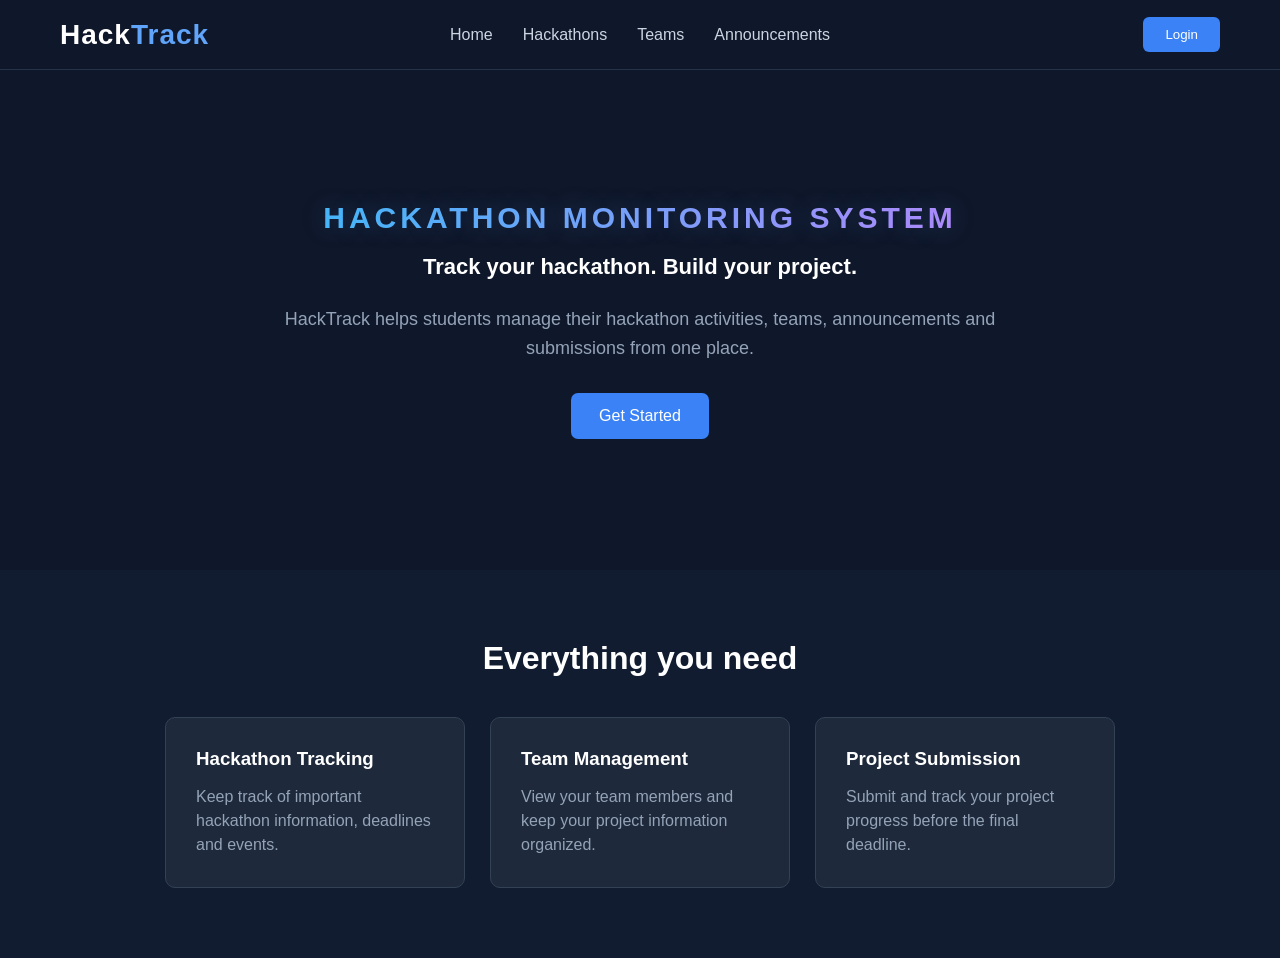
==== Frontend/index.html @ fe4a86fe "Initial commit" ====
<!DOCTYPE html>
<html lang="en">
<head>
    <meta charset="UTF-8">
    <meta name="viewport" content="width=device-width, initial-scale=1.0">

    <title>HackTrack</title>

    <link rel="stylesheet" href="style.css">
</head>

<body>

    <header>
        <div class="logo">Hack<span>Track</span></div>
        <nav>
            <a href="#">Home</a>
            <a href="#">Hackathons</a>
            <a href="#">Teams</a>
            <a href="#">Announcements</a>
        </nav>

        <button class="login-btn">Login</button>
    </header>


    <main>

        <section class="hero">

            <div class="hero-content">
                <h1 class="small-title">HACKATHON MONITORING SYSTEM</h1>

                <h2>
                    Track your hackathon.
                    <span>Build your project.</span>
                </h2>

                <p class="description">
                    HackTrack helps students manage their hackathon
                    activities, teams, announcements and submissions
                    from one place.
                </p>

                <button class="start-btn">Get Started</button>
            </div>

        </section>


        <section class="features">

            <h2>Everything you need</h2>

            <div class="feature-container">

                <div class="feature-card">
                    <h3>Hackathon Tracking</h3>
                    <p>
                        Keep track of important hackathon information,
                        deadlines and events.
                    </p>
                </div>

                <div class="feature-card">
                    <h3>Team Management</h3>
                    <p>
                        View your team members and keep your project
                        information organized.
                    </p>
                </div>

                <div class="feature-card">
                    <h3>Project Submission</h3>
                    <p>
                        Submit and track your project progress before
                        the final deadline.
                    </p>
                </div>

            </div>

        </section>

    </main>

</body>
</html>
---- Frontend/style.css ----
* {
    margin: 0;
    padding: 0;
    box-sizing: border-box;
}

body {
    font-family: Arial, sans-serif;
    background-color: #0f172a;
    color: white;
}

header {
    height: 70px;
    padding: 0 60px;
    display: flex;
    align-items: center;
    justify-content: space-between;
    position: relative;

    border-bottom: 1px solid #263247;
}

.logo {
    position: relative;
    display: inline-block;
    font-size: 28px;
    font-weight: bold;
    letter-spacing: 1px;
    color: #ffffff;
    margin-right: 60px;
}

.logo span {
    color: #60a5fa;
}

nav {
    display: flex;
    gap: 30px;
    position: absolute;
    left: 50%;
    transform: translateX(-50%);
}

nav a {
    color: #cbd5e1;
    text-decoration: none;
}

nav a:hover {
    color: white;
}

.login-btn {
    padding: 10px 22px;

    border: none;
    border-radius: 6px;

    background-color: #3b82f6;
    color: white;

    cursor: pointer;
}

.login-btn:hover {
    background-color: #60a5fa;
    box-shadow: 0 0 16px rgba(59, 130, 246, 0.45);
}

.hero {
    min-height: 500px;

    display: flex;
    align-items: center;
    justify-content: center;

    text-align: center;

    padding: 60px 20px;
}

.hero-content {
    max-width: 800px;
}

.small-title {
    background: linear-gradient(90deg, #38bdf8, #c084fc);
    -webkit-background-clip: text;
    background-clip: text;
    -webkit-text-fill-color: transparent;
    color: #38bdf8;
    font-size: 30px;
    font-weight: bold;
    letter-spacing: 4px;
    text-transform: uppercase;
    text-shadow: 0 0 24px rgba(96, 165, 250, 0.25);

    margin-bottom: 20px;
}

.hero-content h2 {
    font-size: 22px;
    line-height: 1.2;
    margin-bottom: 25px;
}

h1 {
    font-size: 55px;
    line-height: 1.1;

    margin-bottom: 25px;
}

h1 span {
    color: #3b82f6;
}

.description {
    color: #94a3b8;
    font-size: 18px;
    line-height: 1.6;

    margin-bottom: 30px;
}

.start-btn {
    padding: 14px 28px;

    border: none;
    border-radius: 7px;

    background-color: #3b82f6;
    color: white;

    font-size: 16px;
    cursor: pointer;
}

.start-btn:hover {
    background-color: #60a5fa;
    box-shadow: 0 0 16px rgba(59, 130, 246, 0.45);
}

.features {
    padding: 70px 60px;

    text-align: center;

    background-color: #111c31;
}

.features h2 {
    font-size: 32px;
    margin-bottom: 40px;
}

.feature-container {
    display: flex;
    justify-content: center;
    gap: 25px;

    max-width: 1100px;
    margin: auto;
}

.feature-card {
    width: 300px;

    padding: 30px;

    background-color: #1e293b;

    border: 1px solid #334155;
    border-radius: 10px;

    text-align: left;
}

.feature-card h3 {
    margin-bottom: 15px;
}

.feature-card p {
    color: #94a3b8;
    line-height: 1.5;
}
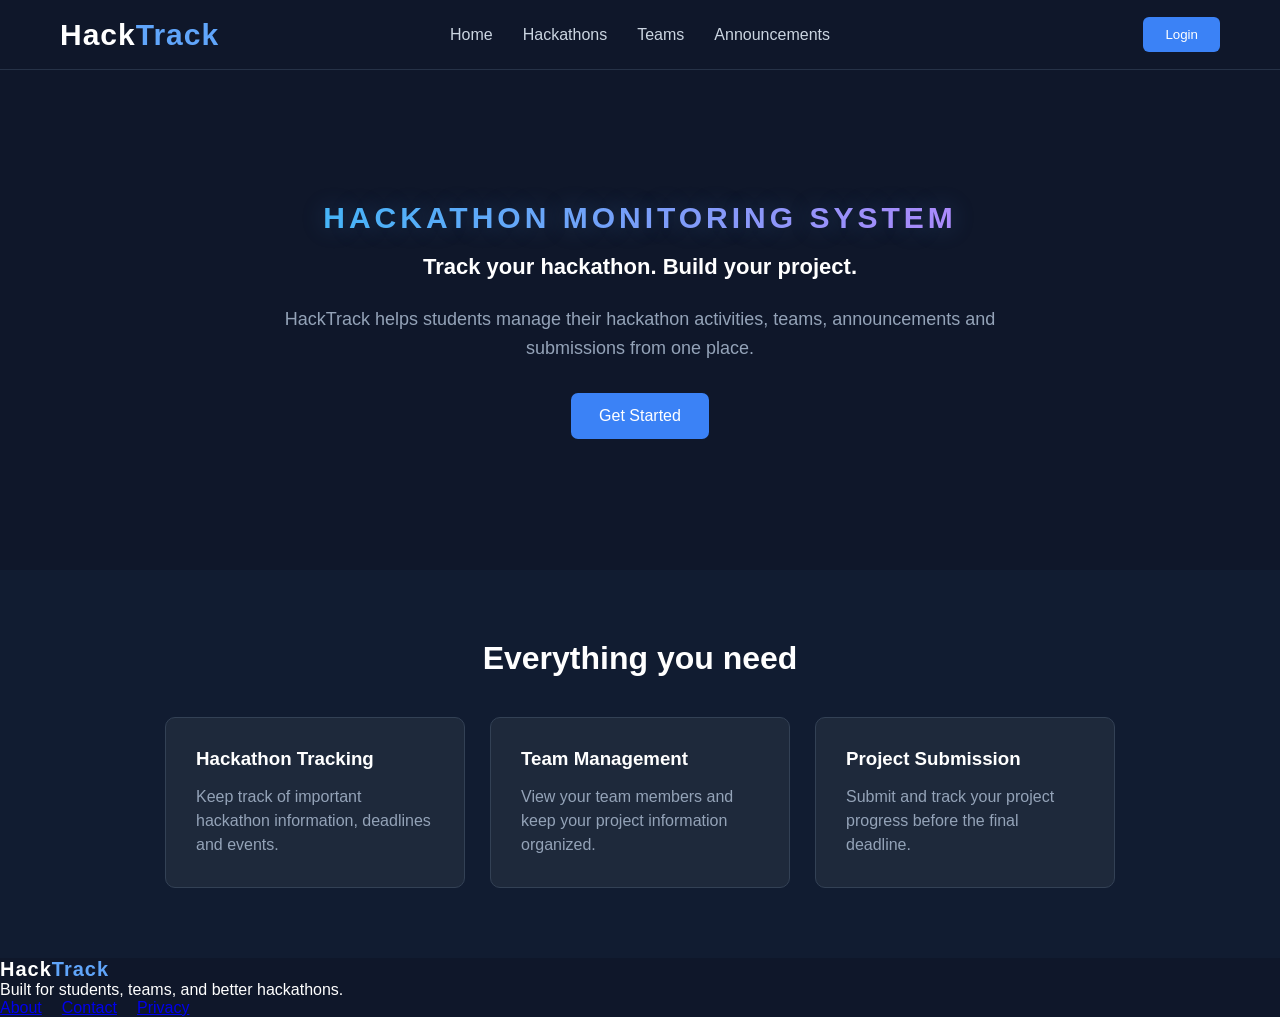
==== commit f63b5e9b: "commit" ====
--- a/Frontend/index.html
+++ b/Frontend/index.html
@@ -84,5 +84,17 @@
 
     </main>
 
+    <footer class="footer">
+        <div class="logo">Hack<span>Track</span></div>
+
+        <p>Built for students, teams, and better hackathons.</p>
+
+        <div class="footer-links">
+            <a href="#">About</a>
+            <a href="#">Contact</a>
+            <a href="#">Privacy</a>
+        </div>
+    </footer>
+
 </body>
 </html>
--- a/Frontend/style.css
+++ b/Frontend/style.css
@@ -24,7 +24,7 @@
 .logo {
     position: relative;
     display: inline-block;
-    font-size: 28px;
+    font-size: 30px;
     font-weight: bold;
     letter-spacing: 1px;
     color: #ffffff;
@@ -186,3 +186,12 @@
     color: #94a3b8;
     line-height: 1.5;
 }
+
+.footer-links {
+    display: flex;
+    gap: 20px;
+}
+
+.footer .logo {
+    font-size: 20px;
+}
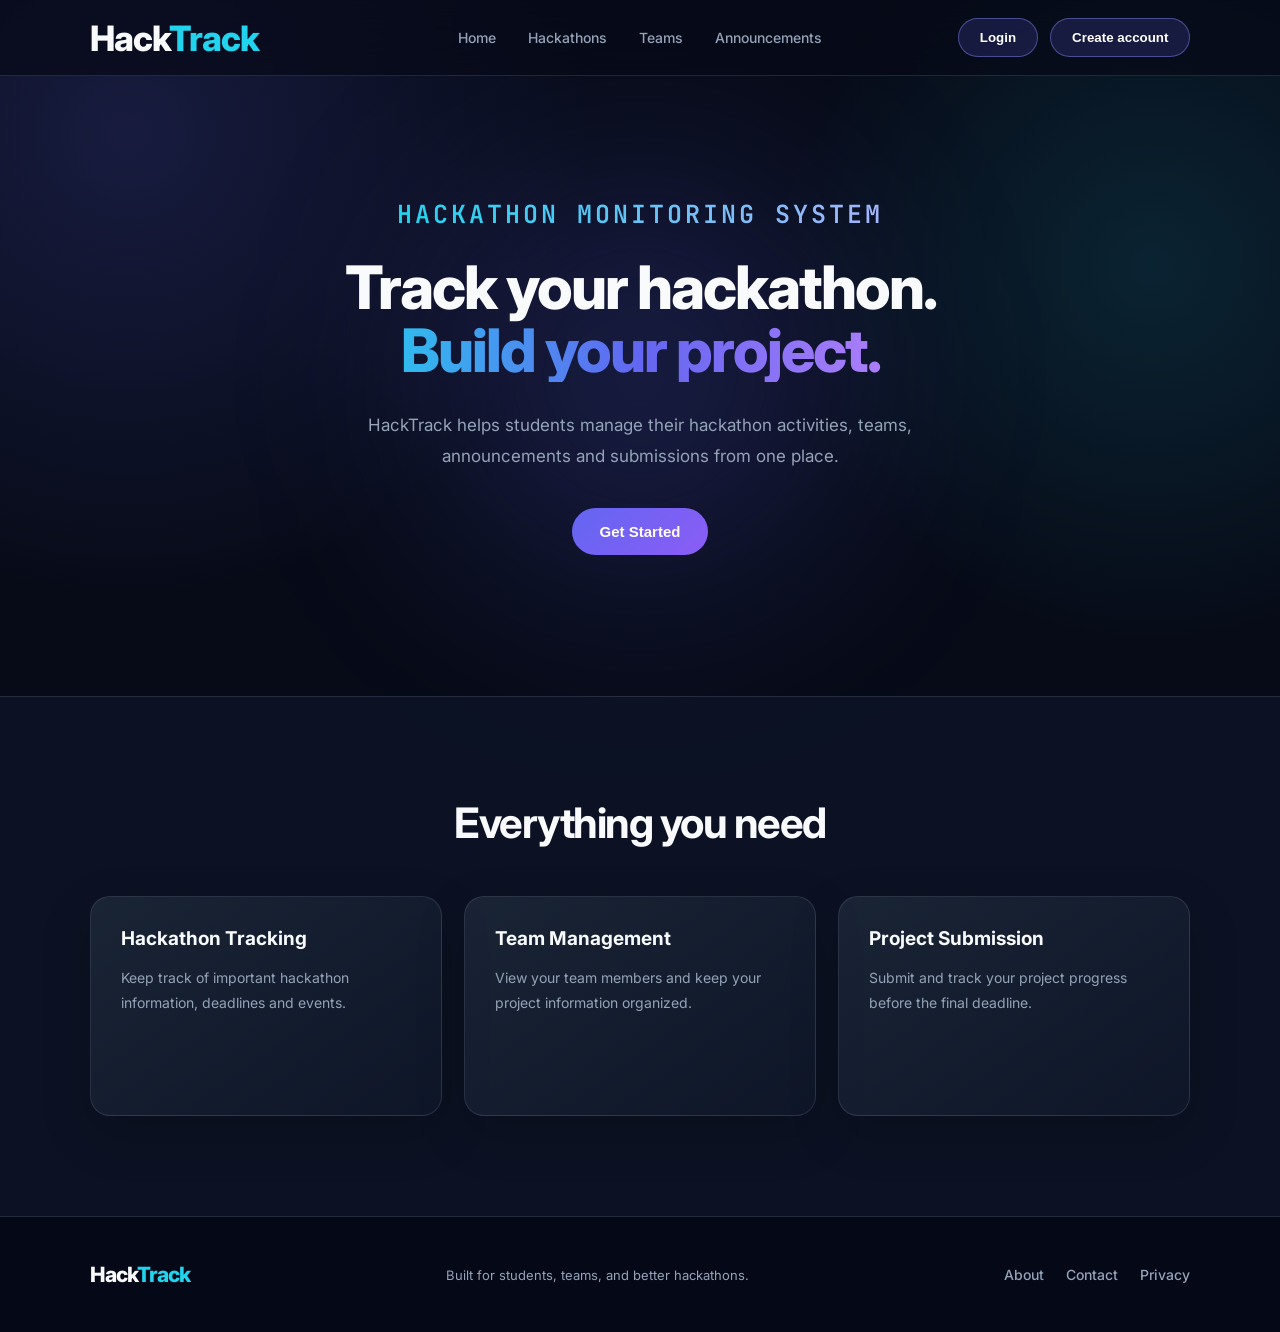
==== commit ef7098a4: "Update HackTrack frontend styling Co-authored-by: Copilot <223556219+Copilot@users.noreply.github.co" ====
--- a/Frontend/index.html
+++ b/Frontend/index.html
@@ -6,6 +6,7 @@
 
     <title>HackTrack</title>
 
+    <link href="https://fonts.googleapis.com/css2?family=JetBrains+Mono:wght@500;700&display=swap" rel="stylesheet">
     <link rel="stylesheet" href="style.css">
 </head>
 
@@ -20,7 +21,10 @@
             <a href="#">Announcements</a>
         </nav>
 
-        <button class="login-btn">Login</button>
+        <div class="header-actions">
+            <button class="login-btn">Login</button>
+            <button class="create-account-btn">Create account</button>
+        </div>
     </header>
 
 
--- a/Frontend/style.css
+++ b/Frontend/style.css
@@ -1,197 +1,372 @@
+@import url('https://fonts.googleapis.com/css2?family=Inter:wght@400;500;600;700;800&display=swap');
+
+:root {
+    --background: #070b18;
+    --surface: rgba(18, 26, 48, 0.72);
+    --surface-solid: #111a31;
+    --border: rgba(148, 163, 184, 0.18);
+    --text: #f8fafc;
+    --muted: #94a3b8;
+    --primary: #6366f1;
+    --secondary: #22d3ee;
+    --accent: #c084fc;
+}
+
 * {
     margin: 0;
     padding: 0;
     box-sizing: border-box;
 }
 
+html {
+    scroll-behavior: smooth;
+}
+
 body {
-    font-family: Arial, sans-serif;
-    background-color: #0f172a;
-    color: white;
+    min-height: 100vh;
+    overflow-x: hidden;
+    font-family: 'Inter', Arial, sans-serif;
+    color: var(--text);
+    background:
+        radial-gradient(circle at 10% 10%, rgba(99, 102, 241, 0.18), transparent 28%),
+        radial-gradient(circle at 90% 20%, rgba(34, 211, 238, 0.12), transparent 24%),
+        var(--background);
 }
 
 header {
-    height: 70px;
-    padding: 0 60px;
+    position: sticky;
+    top: 0;
+    z-index: 10;
+
+    min-height: 76px;
+    padding: 0 7%;
+
     display: flex;
     align-items: center;
     justify-content: space-between;
-    position: relative;
-
-    border-bottom: 1px solid #263247;
+
+    border-bottom: 1px solid var(--border);
+    background: rgba(7, 11, 24, 0.72);
+    backdrop-filter: blur(18px);
 }
 
 .logo {
-    position: relative;
-    display: inline-block;
-    font-size: 30px;
-    font-weight: bold;
-    letter-spacing: 1px;
-    color: #ffffff;
-    margin-right: 60px;
+    color: var(--text);
+    font-size: 35px;
+    font-weight: 800;
+    letter-spacing: -1px;
 }
 
 .logo span {
-    color: #60a5fa;
+    color: var(--secondary);
 }
 
 nav {
-    display: flex;
-    gap: 30px;
     position: absolute;
     left: 50%;
     transform: translateX(-50%);
-}
-
-nav a {
-    color: #cbd5e1;
+
+    display: flex;
+    gap: 32px;
+}
+
+.header-actions {
+    display: flex;
+    align-items: center;
+    gap: 12px;
+}
+
+nav a,
+.footer-links a {
+    color: var(--muted);
     text-decoration: none;
-}
-
-nav a:hover {
+    font-size: 14px;
+    font-weight: 500;
+    transition: color 0.25s ease;
+}
+
+nav a:hover,
+.footer-links a:hover {
+    color: var(--text);
+}
+
+.login-btn,
+.create-account-btn,
+.start-btn {
+    border: 0;
+    border-radius: 999px;
     color: white;
-}
-
-.login-btn {
-    padding: 10px 22px;
-
-    border: none;
-    border-radius: 6px;
-
-    background-color: #3b82f6;
-    color: white;
-
+    font-weight: 600;
     cursor: pointer;
-}
-
-.login-btn:hover {
-    background-color: #60a5fa;
-    box-shadow: 0 0 16px rgba(59, 130, 246, 0.45);
-}
+    transition:
+        transform 0.25s ease,
+        box-shadow 0.25s ease,
+        background 0.25s ease;
+}
+
+.login-btn,
+.create-account-btn {
+    padding: 11px 21px;
+    background: rgba(99, 102, 241, 0.18);
+    border: 1px solid rgba(129, 140, 248, 0.45);
+}
+
+.login-btn:hover,
+.create-account-btn:hover,
+.start-btn:hover {
+    transform: translateY(-3px);
+    box-shadow: 0 12px 30px rgba(99, 102, 241, 0.3);
+}
+
+/* Hero */
 
 .hero {
-    min-height: 500px;
+    position: relative;
+    min-height: 620px;
+    padding: 110px 20px 130px;
 
     display: flex;
     align-items: center;
     justify-content: center;
-
     text-align: center;
-
-    padding: 60px 20px;
+}
+
+.hero::before {
+    content: '';
+    position: absolute;
+    width: 420px;
+    height: 420px;
+    border-radius: 50%;
+    background: rgba(99, 102, 241, 0.18);
+    filter: blur(100px);
+    pointer-events: none;
 }
 
 .hero-content {
-    max-width: 800px;
+    position: relative;
+    z-index: 1;
+    max-width: 850px;
+}
+
+.eyebrow {
+    font-family: 'JetBrains Mono', monospace;
+    font-size: 0.78rem;
+    font-weight: 600;
+    letter-spacing: 0.18em;
+    text-transform: uppercase;
+    color: #38bdf8;
 }
 
 .small-title {
-    background: linear-gradient(90deg, #38bdf8, #c084fc);
+    display: inline-block;
+    margin-bottom: 24px;
+    font-family: 'JetBrains Mono', monospace;
+    background: linear-gradient(90deg, var(--secondary), #a5b4fc);
+    background-clip: text;
     -webkit-background-clip: text;
+    -webkit-text-fill-color: transparent;
+    font-size: 25px;
+    font-weight: 600;
+    letter-spacing: 3px;
+    line-height: 1.4;
+    text-transform: uppercase;
+}
+
+.hero-content h2 {
+    margin-bottom: 28px;
+    color: var(--text);
+    font-size: clamp(25px, 5vw, 60px);
+    font-weight: 800;
+    line-height: 1.05;
+    letter-spacing: -2px;
+}
+
+.hero-content h2 span {
+    display: block;
+    background: linear-gradient(
+        90deg,
+        var(--secondary),
+        var(--primary),
+        var(--accent)
+    );
     background-clip: text;
+    -webkit-background-clip: text;
     -webkit-text-fill-color: transparent;
-    color: #38bdf8;
-    font-size: 30px;
-    font-weight: bold;
-    letter-spacing: 4px;
-    text-transform: uppercase;
-    text-shadow: 0 0 24px rgba(96, 165, 250, 0.25);
-
-    margin-bottom: 20px;
-}
-
-.hero-content h2 {
-    font-size: 22px;
-    line-height: 1.2;
-    margin-bottom: 25px;
-}
-
-h1 {
-    font-size: 55px;
-    line-height: 1.1;
-
-    margin-bottom: 25px;
-}
-
-h1 span {
-    color: #3b82f6;
 }
 
 .description {
-    color: #94a3b8;
-    font-size: 18px;
-    line-height: 1.6;
-
-    margin-bottom: 30px;
+    max-width: 620px;
+    margin: 0 auto 36px;
+    color: var(--muted);
+    font-size: 17px;
+    line-height: 1.8;
 }
 
 .start-btn {
-    padding: 14px 28px;
-
-    border: none;
-    border-radius: 7px;
-
-    background-color: #3b82f6;
-    color: white;
-
-    font-size: 16px;
-    cursor: pointer;
-}
-
-.start-btn:hover {
-    background-color: #60a5fa;
-    box-shadow: 0 0 16px rgba(59, 130, 246, 0.45);
+    padding: 15px 28px;
+    background: linear-gradient(135deg, var(--primary), #8b5cf6);
+    font-size: 15px;
 }
 
 .features {
-    padding: 70px 60px;
-
+    position: relative;
+    padding: 100px 7%;
+    background: rgba(15, 23, 42, 0.62);
+    border-top: 1px solid var(--border);
+    border-bottom: 1px solid var(--border);
+}
+
+.features h2 {
+    margin-bottom: 48px;
     text-align: center;
-
-    background-color: #111c31;
-}
-
-.features h2 {
-    font-size: 32px;
-    margin-bottom: 40px;
+    font-size: clamp(28px, 4vw, 42px);
+    letter-spacing: -1.5px;
 }
 
 .feature-container {
-    display: flex;
-    justify-content: center;
-    gap: 25px;
-
     max-width: 1100px;
     margin: auto;
+
+    display: grid;
+    grid-template-columns: repeat(3, 1fr);
+    gap: 22px;
 }
 
 .feature-card {
-    width: 300px;
-
+    min-height: 220px;
     padding: 30px;
 
-    background-color: #1e293b;
-
-    border: 1px solid #334155;
-    border-radius: 10px;
-
-    text-align: left;
+    background: linear-gradient(
+        145deg,
+        rgba(30, 41, 59, 0.78),
+        rgba(15, 23, 42, 0.78)
+    );
+    border: 1px solid var(--border);
+    border-radius: 20px;
+
+    box-shadow: 0 18px 50px rgba(0, 0, 0, 0.18);
+    transition:
+        transform 0.3s ease,
+        border-color 0.3s ease,
+        box-shadow 0.3s ease;
+}
+
+.feature-card:hover {
+    transform: translateY(-8px);
+    border-color: rgba(34, 211, 238, 0.55);
+    box-shadow: 0 20px 50px rgba(34, 211, 238, 0.1);
 }
 
 .feature-card h3 {
-    margin-bottom: 15px;
+    margin-bottom: 16px;
+    color: var(--text);
+    font-size: 19px;
 }
 
 .feature-card p {
-    color: #94a3b8;
-    line-height: 1.5;
+    color: var(--muted);
+    font-size: 14px;
+    line-height: 1.75;
+}
+
+.footer {
+    padding: 45px 7%;
+
+    display: flex;
+    align-items: center;
+    justify-content: space-between;
+    gap: 25px;
+
+    background: #050816;
+}
+
+.footer .logo {
+    font-size: 21px;
+}
+
+.footer p {
+    color: var(--muted);
+    font-size: 13px;
 }
 
 .footer-links {
     display: flex;
-    gap: 20px;
-}
-
-.footer .logo {
-    font-size: 20px;
+    gap: 22px;
+}
+
+@media (max-width: 800px) {
+    header {
+        padding: 18px 5%;
+        flex-wrap: wrap;
+        gap: 18px;
+    }
+
+    nav {
+        position: static;
+        transform: none;
+        order: 3;
+        width: 100%;
+        justify-content: center;
+        gap: 18px;
+    }
+
+    nav a {
+        font-size: 12px;
+    }
+
+    .hero {
+        min-height: 560px;
+        padding: 90px 20px;
+    }
+
+    .hero-content h2 {
+        letter-spacing: -2px;
+    }
+
+    .feature-container {
+        grid-template-columns: 1fr;
+        max-width: 450px;
+    }
+
+    .footer {
+        flex-direction: column;
+        text-align: center;
+    }
+}
+
+@media (max-width: 480px) {
+    .logo {
+        font-size: 21px;
+    }
+
+    .login-btn {
+        padding: 9px 16px;
+        font-size: 12px;
+    }
+
+    .create-account-btn {
+        padding: 10px 16px;
+        font-size: 12px;
+    }
+
+    nav {
+        gap: 12px;
+    }
+
+    nav a {
+        font-size: 11px;
+    }
+
+    .small-title {
+        font-size: 10px;
+        letter-spacing: 2px;
+    }
+
+    .description {
+        font-size: 15px;
+    }
+
+    .footer-links {
+        gap: 15px;
+    }
 }
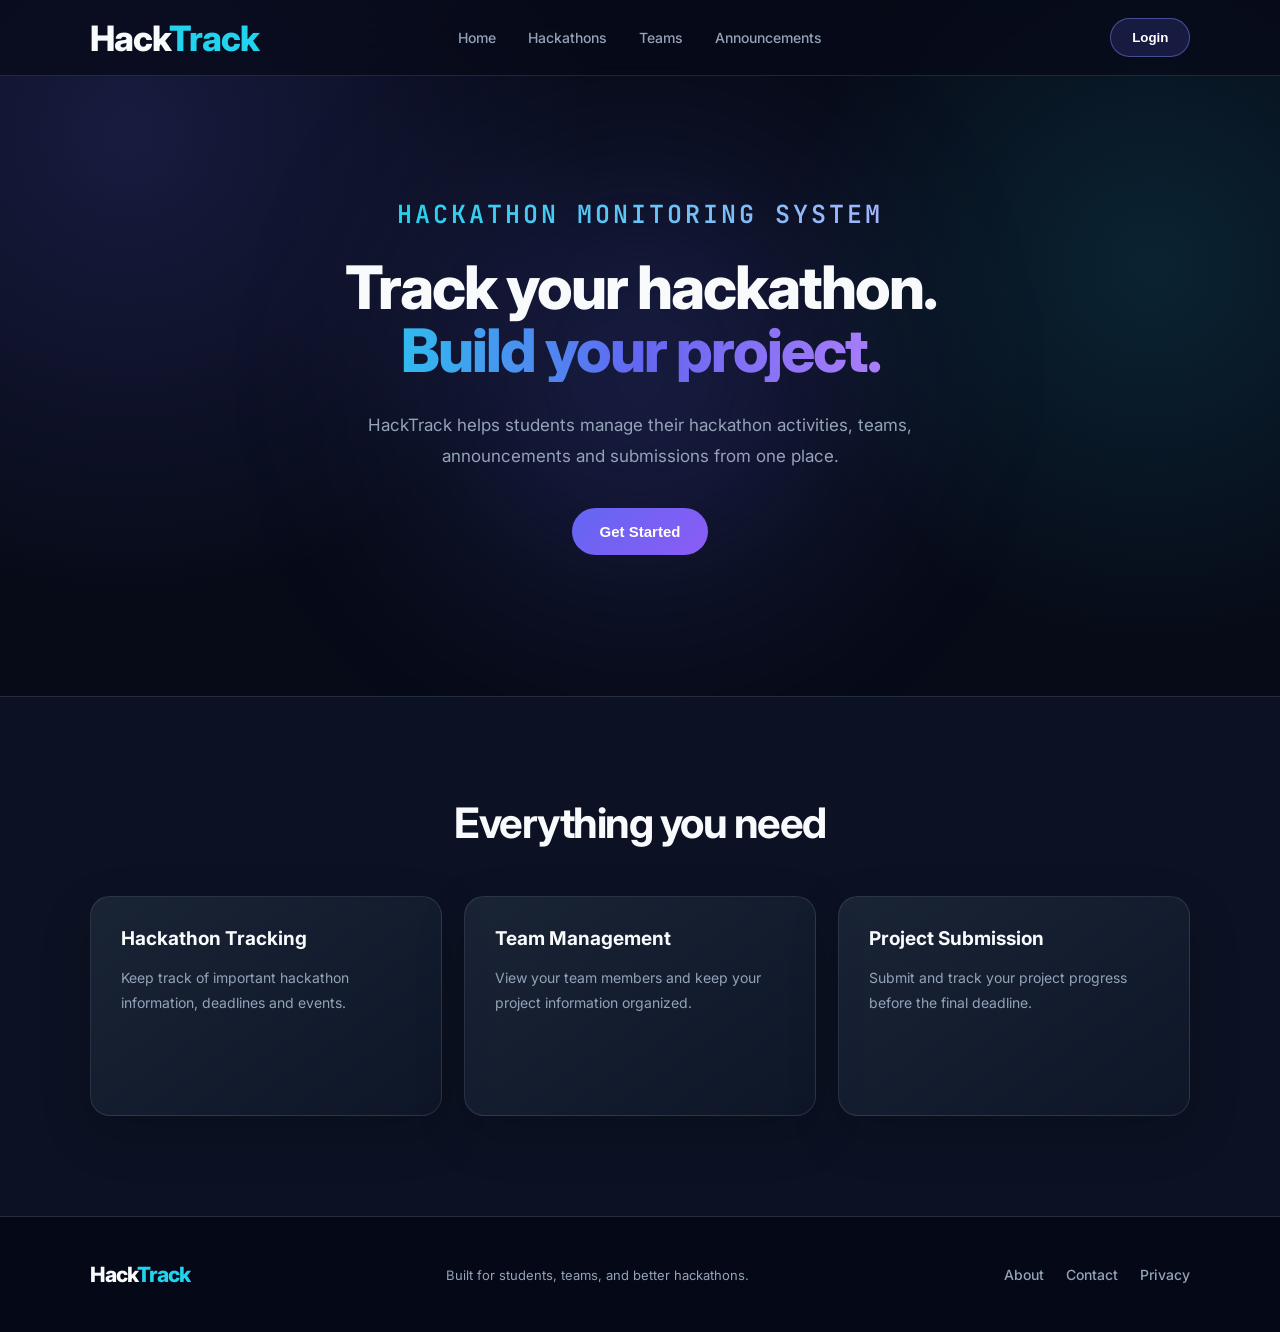
==== commit 3b60ec50: "Remove create account option Co-authored-by: Copilot <223556219+Copilot@users.noreply.github.com>" ====
--- a/Frontend/index.html
+++ b/Frontend/index.html
@@ -23,7 +23,6 @@
 
         <div class="header-actions">
             <button class="login-btn">Login</button>
-            <button class="create-account-btn">Create account</button>
         </div>
     </header>
 
--- a/Frontend/style.css
+++ b/Frontend/style.css
@@ -91,7 +91,6 @@
 }
 
 .login-btn,
-.create-account-btn,
 .start-btn {
     border: 0;
     border-radius: 999px;
@@ -104,21 +103,17 @@
         background 0.25s ease;
 }
 
-.login-btn,
-.create-account-btn {
+.login-btn {
     padding: 11px 21px;
     background: rgba(99, 102, 241, 0.18);
     border: 1px solid rgba(129, 140, 248, 0.45);
 }
 
 .login-btn:hover,
-.create-account-btn:hover,
 .start-btn:hover {
     transform: translateY(-3px);
     box-shadow: 0 12px 30px rgba(99, 102, 241, 0.3);
 }
-
-/* Hero */
 
 .hero {
     position: relative;
@@ -344,11 +339,6 @@
         font-size: 12px;
     }
 
-    .create-account-btn {
-        padding: 10px 16px;
-        font-size: 12px;
-    }
-
     nav {
         gap: 12px;
     }
@@ -369,4 +359,4 @@
     .footer-links {
         gap: 15px;
     }
-}+}
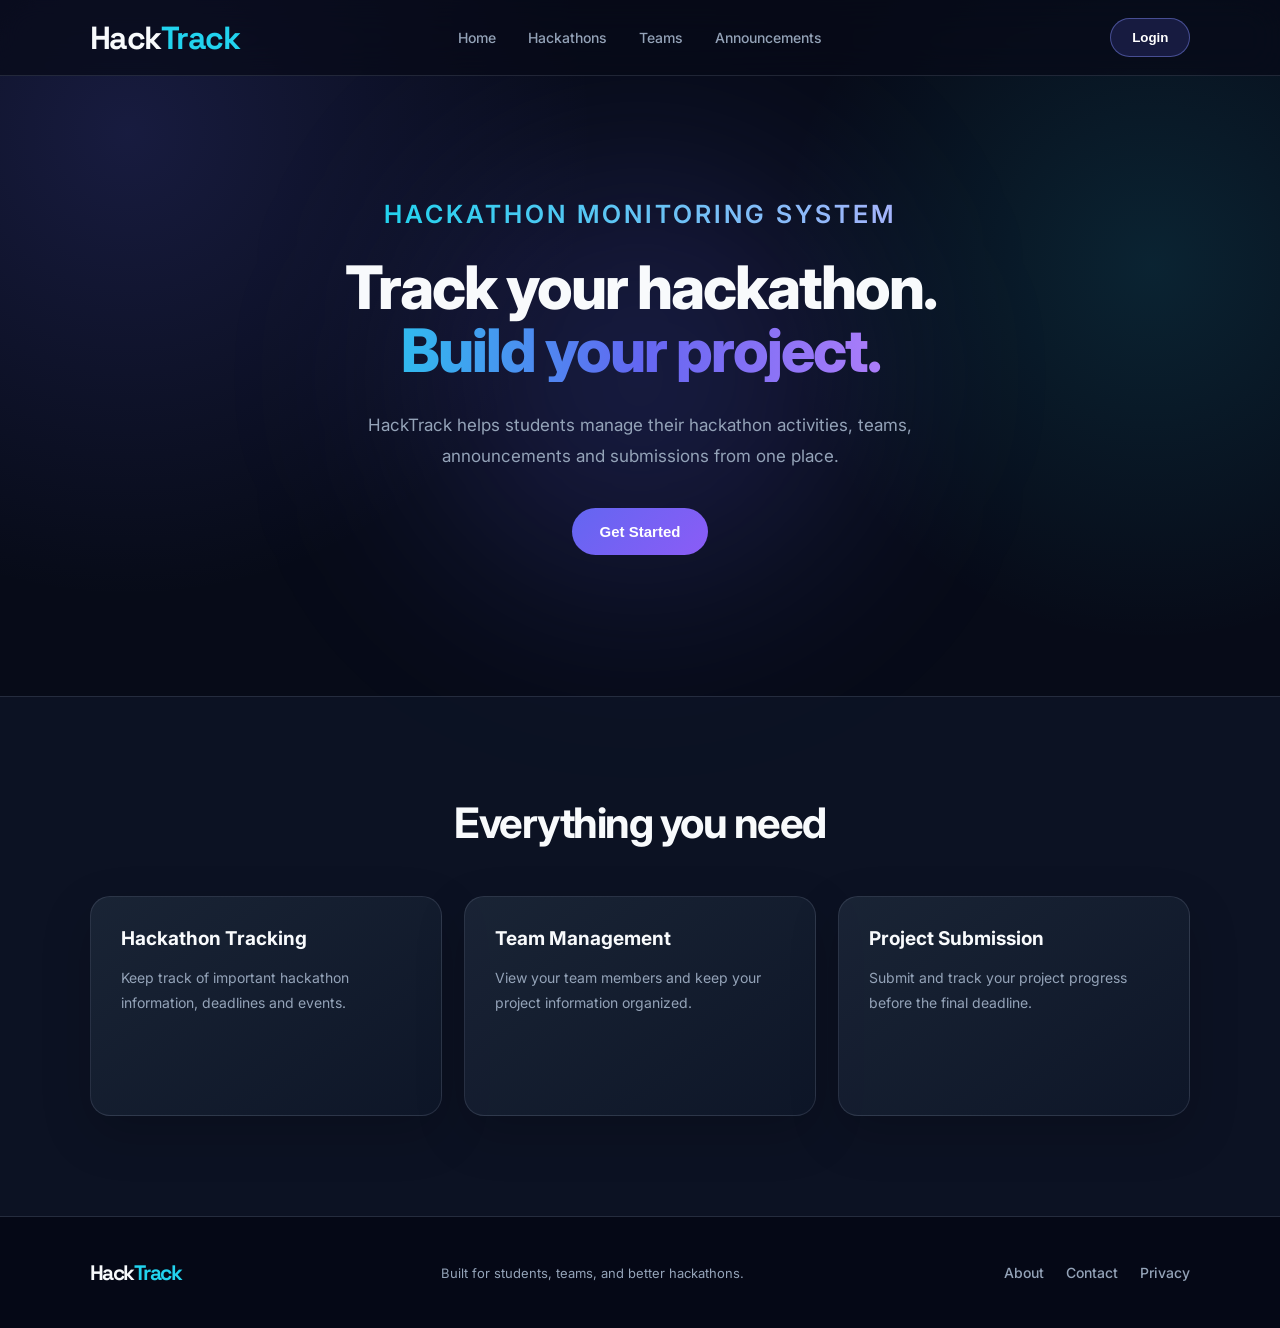
==== commit 47eb3e49: "Update HackTrack frontend branding Co-authored-by: Copilot <223556219+Copilot@users.noreply.github.c" ====
--- a/Frontend/index.html
+++ b/Frontend/index.html
@@ -1,19 +1,21 @@
 <!DOCTYPE html>
 <html lang="en">
+
 <head>
     <meta charset="UTF-8">
     <meta name="viewport" content="width=device-width, initial-scale=1.0">
 
     <title>HackTrack</title>
 
-    <link href="https://fonts.googleapis.com/css2?family=JetBrains+Mono:wght@500;700&display=swap" rel="stylesheet">
     <link rel="stylesheet" href="style.css">
 </head>
 
 <body>
 
     <header>
-        <div class="logo">Hack<span>Track</span></div>
+        <div class="logo" aria-label="HackTrack">
+            <span>Hack<span>Track</span></span>
+        </div>
         <nav>
             <a href="#">Home</a>
             <a href="#">Hackathons</a>
@@ -88,7 +90,9 @@
     </main>
 
     <footer class="footer">
-        <div class="logo">Hack<span>Track</span></div>
+        <div class="logo" aria-label="HackTrack">
+            <span>Hack<span>Track</span></span>
+        </div>
 
         <p>Built for students, teams, and better hackathons.</p>
 
@@ -100,4 +104,5 @@
     </footer>
 
 </body>
+
 </html>
--- a/Frontend/style.css
+++ b/Frontend/style.css
@@ -1,9 +1,7 @@
-@import url('https://fonts.googleapis.com/css2?family=Inter:wght@400;500;600;700;800&display=swap');
+@import url('https://fonts.googleapis.com/css2?family=Inter:wght@400;500;600;700;800&family=Space+Grotesk:wght@500;600;700&display=swap');
 
 :root {
     --background: #070b18;
-    --surface: rgba(18, 26, 48, 0.72);
-    --surface-solid: #111a31;
     --border: rgba(148, 163, 184, 0.18);
     --text: #f8fafc;
     --muted: #94a3b8;
@@ -51,13 +49,21 @@
 }
 
 .logo {
-    color: var(--text);
-    font-size: 35px;
-    font-weight: 800;
-    letter-spacing: -1px;
-}
-
-.logo span {
+    display: inline-flex;
+    align-items: center;
+    color: var(--text);
+    font-family: 'Space Grotesk', 'Inter', Arial, sans-serif;
+    font-size: 29px;
+    font-weight: 700;
+    letter-spacing: -1.5px;
+    line-height: 1;
+}
+
+header .logo {
+    font-size: 32px;
+}
+
+.logo>span>span {
     color: var(--secondary);
 }
 
@@ -99,8 +105,7 @@
     cursor: pointer;
     transition:
         transform 0.25s ease,
-        box-shadow 0.25s ease,
-        background 0.25s ease;
+        box-shadow 0.25s ease;
 }
 
 .login-btn {
@@ -143,19 +148,10 @@
     max-width: 850px;
 }
 
-.eyebrow {
-    font-family: 'JetBrains Mono', monospace;
-    font-size: 0.78rem;
-    font-weight: 600;
-    letter-spacing: 0.18em;
-    text-transform: uppercase;
-    color: #38bdf8;
-}
-
 .small-title {
     display: inline-block;
     margin-bottom: 24px;
-    font-family: 'JetBrains Mono', monospace;
+    font-family: 'Inter', Arial, sans-serif;
     background: linear-gradient(90deg, var(--secondary), #a5b4fc);
     background-clip: text;
     -webkit-background-clip: text;
@@ -178,12 +174,10 @@
 
 .hero-content h2 span {
     display: block;
-    background: linear-gradient(
-        90deg,
-        var(--secondary),
-        var(--primary),
-        var(--accent)
-    );
+    background: linear-gradient(90deg,
+            var(--secondary),
+            var(--primary),
+            var(--accent));
     background-clip: text;
     -webkit-background-clip: text;
     -webkit-text-fill-color: transparent;
@@ -231,11 +225,9 @@
     min-height: 220px;
     padding: 30px;
 
-    background: linear-gradient(
-        145deg,
-        rgba(30, 41, 59, 0.78),
-        rgba(15, 23, 42, 0.78)
-    );
+    background: linear-gradient(145deg,
+            rgba(30, 41, 59, 0.78),
+            rgba(15, 23, 42, 0.78));
     border: 1px solid var(--border);
     border-radius: 20px;
 
@@ -314,10 +306,6 @@
         padding: 90px 20px;
     }
 
-    .hero-content h2 {
-        letter-spacing: -2px;
-    }
-
     .feature-container {
         grid-template-columns: 1fr;
         max-width: 450px;
@@ -334,6 +322,10 @@
         font-size: 21px;
     }
 
+    header .logo {
+        font-size: 24px;
+    }
+
     .login-btn {
         padding: 9px 16px;
         font-size: 12px;
@@ -359,4 +351,4 @@
     .footer-links {
         gap: 15px;
     }
-}
+}
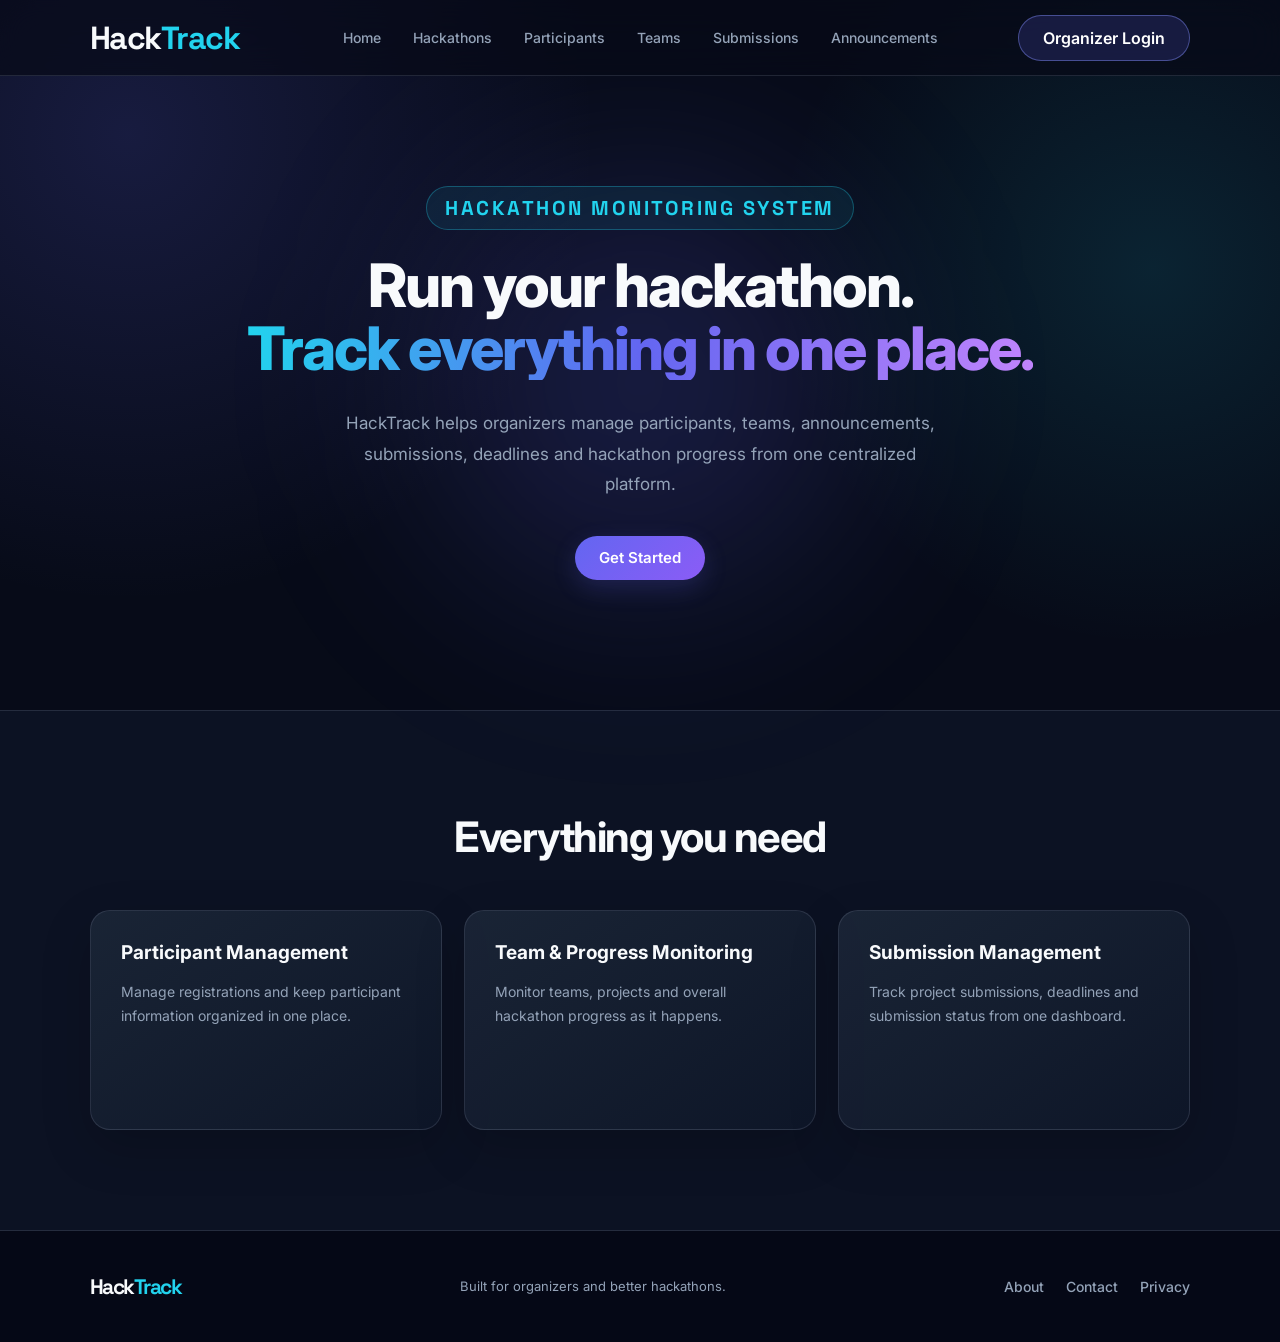
==== commit 0b06356e: "Complete HackTrack frontend Co-authored-by: Copilot <223556219+Copilot@users.noreply.github.com>" ====
--- a/Frontend/index.html
+++ b/Frontend/index.html
@@ -13,41 +13,42 @@
 <body>
 
     <header>
-        <div class="logo" aria-label="HackTrack">
+        <div class="logo">
             <span>Hack<span>Track</span></span>
         </div>
         <nav>
-            <a href="#">Home</a>
-            <a href="#">Hackathons</a>
-            <a href="#">Teams</a>
-            <a href="#">Announcements</a>
+            <a href="index.html">Home</a>
+            <a href="hackathons.html">Hackathons</a>
+            <a href="participants.html">Participants</a>
+            <a href="teams.html">Teams</a>
+            <a href="submissions.html">Submissions</a>
+            <a href="announcements.html">Announcements</a>
         </nav>
 
         <div class="header-actions">
-            <button class="login-btn">Login</button>
+            <a href="login.html" class="login-btn">Organizer Login</a>
         </div>
     </header>
-
 
     <main>
 
         <section class="hero">
 
             <div class="hero-content">
-                <h1 class="small-title">HACKATHON MONITORING SYSTEM</h1>
+                <p class="small-title">HACKATHON MONITORING SYSTEM</p>
 
-                <h2>
-                    Track your hackathon.
-                    <span>Build your project.</span>
-                </h2>
+                <h1>
+                    Run your hackathon.
+                    <span>Track everything in one place.</span>
+                </h1>
 
                 <p class="description">
-                    HackTrack helps students manage their hackathon
-                    activities, teams, announcements and submissions
-                    from one place.
+                    HackTrack helps organizers manage participants, teams,
+                    announcements, submissions, deadlines and hackathon
+                    progress from one centralized platform.
                 </p>
 
-                <button class="start-btn">Get Started</button>
+                <a href="login.html" class="start-btn">Get Started</a>
             </div>
 
         </section>
@@ -60,26 +61,26 @@
             <div class="feature-container">
 
                 <div class="feature-card">
-                    <h3>Hackathon Tracking</h3>
+                    <h3>Participant Management</h3>
                     <p>
-                        Keep track of important hackathon information,
-                        deadlines and events.
+                        Manage registrations and keep participant information
+                        organized in one place.
                     </p>
                 </div>
 
                 <div class="feature-card">
-                    <h3>Team Management</h3>
+                    <h3>Team &amp; Progress Monitoring</h3>
                     <p>
-                        View your team members and keep your project
-                        information organized.
+                        Monitor teams, projects and overall hackathon
+                        progress as it happens.
                     </p>
                 </div>
 
                 <div class="feature-card">
-                    <h3>Project Submission</h3>
+                    <h3>Submission Management</h3>
                     <p>
-                        Submit and track your project progress before
-                        the final deadline.
+                        Track project submissions, deadlines and submission
+                        status from one dashboard.
                     </p>
                 </div>
 
@@ -90,11 +91,11 @@
     </main>
 
     <footer class="footer">
-        <div class="logo" aria-label="HackTrack">
+        <div class="logo">
             <span>Hack<span>Track</span></span>
         </div>
 
-        <p>Built for students, teams, and better hackathons.</p>
+        <p>Built for organizers and better hackathons.</p>
 
         <div class="footer-links">
             <a href="#">About</a>
--- a/Frontend/style.css
+++ b/Frontend/style.css
@@ -98,6 +98,12 @@
 
 .login-btn,
 .start-btn {
+    display: inline-block;
+    min-height: 44px;
+    padding: 12px 24px;
+    text-decoration: none;
+    text-align: center;
+    line-height: 20px;
     border: 0;
     border-radius: 999px;
     color: white;
@@ -105,19 +111,37 @@
     cursor: pointer;
     transition:
         transform 0.25s ease,
-        box-shadow 0.25s ease;
+        box-shadow 0.25s ease,
+        background 0.25s ease,
+        border-color 0.25s ease,
+        filter 0.25s ease;
+}
+
+.login-btn:focus-visible,
+.start-btn:focus-visible {
+    outline: 3px solid rgba(34, 211, 238, 0.75);
+    outline-offset: 4px;
 }
 
 .login-btn {
-    padding: 11px 21px;
     background: rgba(99, 102, 241, 0.18);
     border: 1px solid rgba(129, 140, 248, 0.45);
+}
+
+.login-btn:hover {
+    background: rgba(99, 102, 241, 0.3);
+    border-color: rgba(165, 180, 252, 0.75);
 }
 
 .login-btn:hover,
 .start-btn:hover {
     transform: translateY(-3px);
     box-shadow: 0 12px 30px rgba(99, 102, 241, 0.3);
+}
+
+.login-btn:active,
+.start-btn:active {
+    transform: translateY(-1px);
 }
 
 .hero {
@@ -151,28 +175,27 @@
 .small-title {
     display: inline-block;
     margin-bottom: 24px;
-    font-family: 'Inter', Arial, sans-serif;
-    background: linear-gradient(90deg, var(--secondary), #a5b4fc);
-    background-clip: text;
-    -webkit-background-clip: text;
-    -webkit-text-fill-color: transparent;
-    font-size: 25px;
-    font-weight: 600;
-    letter-spacing: 3px;
-    line-height: 1.4;
+    font-family: 'Space Grotesk', sans-serif;
+    font-size: 20px;
+    font-weight: 700;
+    letter-spacing: 2.5px;
+    padding: 8px 18px;
+    border: 1px solid rgba(34, 211, 238, 0.3);
+    border-radius: 999px;
+    background: rgba(34, 211, 238, 0.08);
+    color: var(--secondary);
     text-transform: uppercase;
 }
 
-.hero-content h2 {
+.hero-content h1 {
     margin-bottom: 28px;
-    color: var(--text);
     font-size: clamp(25px, 5vw, 60px);
     font-weight: 800;
     line-height: 1.05;
     letter-spacing: -2px;
 }
 
-.hero-content h2 span {
+.hero-content h1 span {
     display: block;
     background: linear-gradient(90deg,
             var(--secondary),
@@ -192,13 +215,16 @@
 }
 
 .start-btn {
-    padding: 15px 28px;
     background: linear-gradient(135deg, var(--primary), #8b5cf6);
     font-size: 15px;
+    box-shadow: 0 8px 24px rgba(99, 102, 241, 0.2);
+}
+
+.start-btn:hover {
+    filter: brightness(1.1);
 }
 
 .features {
-    position: relative;
     padding: 100px 7%;
     background: rgba(15, 23, 42, 0.62);
     border-top: 1px solid var(--border);
@@ -246,7 +272,6 @@
 
 .feature-card h3 {
     margin-bottom: 16px;
-    color: var(--text);
     font-size: 19px;
 }
 
@@ -267,6 +292,30 @@
     background: #050816;
 }
 
+html {
+    scrollbar-color: var(--secondary) #0f172a;
+    scrollbar-width: thin;
+}
+
+::-webkit-scrollbar {
+    width: 10px;
+    height: 10px;
+}
+
+::-webkit-scrollbar-track {
+    background: #0f172a;
+}
+
+::-webkit-scrollbar-thumb {
+    border: 2px solid #0f172a;
+    border-radius: 999px;
+    background: var(--secondary);
+}
+
+::-webkit-scrollbar-thumb:hover {
+    background: var(--accent);
+}
+
 .footer .logo {
     font-size: 21px;
 }
@@ -281,7 +330,7 @@
     gap: 22px;
 }
 
-@media (max-width: 800px) {
+@media (max-width: 1080px) {
     header {
         padding: 18px 5%;
         flex-wrap: wrap;
@@ -339,11 +388,6 @@
         font-size: 11px;
     }
 
-    .small-title {
-        font-size: 10px;
-        letter-spacing: 2px;
-    }
-
     .description {
         font-size: 15px;
     }
@@ -351,4 +395,738 @@
     .footer-links {
         gap: 15px;
     }
+}
+
+.dashboard-body {
+    display: flex;
+    min-height: 100vh;
+}
+
+.sidebar {
+    width: 250px;
+    min-height: 100vh;
+    padding: 30px 20px;
+
+    display: flex;
+    flex-direction: column;
+
+    background: rgba(7, 11, 24, 0.95);
+    border-right: 1px solid var(--border);
+}
+
+.sidebar .logo {
+    margin-bottom: 45px;
+}
+
+.sidebar-label {
+    margin-bottom: 18px;
+    padding-left: 12px;
+
+    color: var(--muted);
+    font-size: 11px;
+    letter-spacing: 2px;
+}
+
+.sidebar-nav {
+    position: static;
+    left: auto;
+    transform: none;
+
+    display: flex;
+    flex-direction: column;
+    gap: 8px;
+}
+
+.sidebar-nav a,
+.sidebar-bottom a {
+    padding: 12px;
+    border-radius: 8px;
+
+    color: var(--muted);
+    text-decoration: none;
+    font-size: 14px;
+}
+
+.sidebar-nav a:hover,
+.sidebar-nav a.active {
+    color: var(--text);
+    background: rgba(99, 102, 241, 0.18);
+}
+
+.sidebar-bottom {
+    margin-top: auto;
+}
+
+.dashboard-main {
+    flex: 1;
+    min-width: 0;
+    max-width: 1400px;
+    padding: 48px clamp(24px, 5vw, 72px);
+}
+
+.dashboard-main>.dashboard-header {
+    position: static;
+    z-index: auto;
+    min-height: 0;
+    padding: 0;
+    border: 0;
+    background: transparent;
+    backdrop-filter: none;
+}
+
+.dashboard-header {
+    display: flex;
+    align-items: center;
+    justify-content: space-between;
+    gap: 20px;
+    margin-bottom: 35px;
+}
+
+.dashboard-header-actions {
+    display: flex;
+    align-items: center;
+    gap: 10px;
+    flex-wrap: wrap;
+}
+
+.dashboard-eyebrow {
+    margin-bottom: 10px;
+    color: var(--secondary);
+    font-size: 11px;
+    letter-spacing: 2px;
+}
+
+.dashboard-header h1 {
+    margin-bottom: 8px;
+    font-family: 'Space Grotesk', sans-serif;
+    font-size: 32px;
+}
+
+.dashboard-subtitle,
+.section-heading p {
+    color: var(--muted);
+    font-size: 14px;
+    line-height: 1.6;
+}
+
+.dashboard-action {
+    display: inline-block;
+    padding: 12px 18px;
+    border-radius: 9px;
+
+    background: linear-gradient(135deg, var(--primary), #8b5cf6);
+    color: white;
+    text-decoration: none;
+    font-size: 13px;
+    font-weight: 600;
+    transition: transform 0.25s ease, box-shadow 0.25s ease;
+}
+
+.dashboard-action:hover {
+    transform: translateY(-2px);
+    box-shadow: 0 10px 24px rgba(99, 102, 241, 0.3);
+}
+
+.dashboard-action:focus-visible,
+.sidebar-nav a:focus-visible,
+.sidebar-bottom a:focus-visible,
+.manage-link:focus-visible,
+.section-heading>a:focus-visible,
+.delete-participant:focus-visible,
+.delete-workspace-item:focus-visible,
+.participant-table td a:focus-visible {
+    outline: 3px solid rgba(34, 211, 238, 0.75);
+    outline-offset: 3px;
+}
+
+.stats-grid {
+    display: grid;
+    grid-template-columns: repeat(4, minmax(0, 1fr));
+    gap: 18px;
+    margin-bottom: 40px;
+}
+
+.stat-card {
+    position: relative;
+    overflow: hidden;
+    padding: 24px;
+    background: rgba(18, 26, 48, 0.8);
+    border: 1px solid var(--border);
+    border-radius: 14px;
+    transition: transform 0.25s ease, border-color 0.25s ease;
+}
+
+.stat-card::after {
+    content: '';
+    position: absolute;
+    width: 90px;
+    height: 90px;
+    right: -35px;
+    bottom: -45px;
+    border-radius: 50%;
+    background: rgba(34, 211, 238, 0.12);
+    filter: blur(12px);
+}
+
+.stat-card:hover,
+.hackathon-card:hover {
+    transform: translateY(-4px);
+    border-color: rgba(99, 102, 241, 0.55);
+}
+
+.stat-card p {
+    color: var(--muted);
+    font-size: 13px;
+}
+
+.stat-card h2 {
+    margin: 18px 0 8px;
+    font-family: 'Space Grotesk', sans-serif;
+    font-size: 32px;
+}
+
+.stat-card span {
+    color: var(--secondary);
+    font-size: 11px;
+}
+
+.dashboard-section {
+    margin-bottom: 38px;
+}
+
+.section-heading {
+    display: flex;
+    align-items: center;
+    justify-content: space-between;
+    gap: 15px;
+    margin-bottom: 20px;
+}
+
+.section-heading h2 {
+    margin-bottom: 7px;
+    font-family: 'Space Grotesk', sans-serif;
+    font-size: 22px;
+}
+
+.section-heading>a {
+    color: var(--secondary);
+    text-decoration: none;
+    font-size: 13px;
+}
+
+.hackathon-card {
+    display: flex;
+    align-items: center;
+    justify-content: space-between;
+    gap: 20px;
+
+    margin-bottom: 14px;
+    padding: 24px;
+
+    background: rgba(18, 26, 48, 0.8);
+    border: 1px solid var(--border);
+    border-radius: 14px;
+    transition: transform 0.25s ease, border-color 0.25s ease;
+}
+
+.status-badge {
+    display: inline-block;
+    margin-bottom: 14px;
+    padding: 5px 10px;
+
+    border-radius: 20px;
+    background: rgba(34, 211, 238, 0.12);
+    color: var(--secondary);
+    font-size: 11px;
+}
+
+.status-badge.upcoming {
+    background: rgba(192, 132, 252, 0.12);
+    color: var(--accent);
+}
+
+.hackathon-info h3 {
+    margin-bottom: 8px;
+    font-size: 17px;
+}
+
+.hackathon-info>p {
+    margin-bottom: 16px;
+    color: var(--muted);
+    font-size: 13px;
+    line-height: 1.6;
+}
+
+.hackathon-meta {
+    display: flex;
+    flex-wrap: wrap;
+    gap: 18px;
+    color: var(--muted);
+    font-size: 12px;
+}
+
+.manage-link {
+    color: var(--secondary);
+    text-decoration: none;
+    font-size: 13px;
+    white-space: nowrap;
+    transition: color 0.2s ease, transform 0.2s ease;
+}
+
+.manage-link:hover,
+.section-heading>a:hover {
+    color: var(--text);
+}
+
+.activity-card {
+    padding: 8px 24px;
+    background: rgba(18, 26, 48, 0.8);
+    border: 1px solid var(--border);
+    border-radius: 14px;
+}
+
+.activity-card p {
+    padding: 17px 0;
+    border-bottom: 1px solid var(--border);
+    color: var(--muted);
+    font-size: 13px;
+    line-height: 1.6;
+}
+
+.activity-card p:last-child {
+    border-bottom: none;
+}
+
+.empty-state {
+    padding: 22px 0;
+    color: var(--muted);
+    font-size: 13px;
+}
+
+.activity-dot {
+    display: inline-block;
+    width: 7px;
+    height: 7px;
+    margin-right: 10px;
+    border-radius: 50%;
+    background: var(--secondary);
+}
+
+@media (max-width: 1100px) {
+    .stats-grid {
+        grid-template-columns: repeat(2, minmax(0, 1fr));
+    }
+
+    .dashboard-main {
+        padding: 28px;
+    }
+}
+
+@media (max-width: 700px) {
+    .dashboard-body {
+        flex-direction: column;
+    }
+
+    .sidebar {
+        width: 100%;
+        min-height: auto;
+        padding: 20px;
+        border-right: none;
+        border-bottom: 1px solid var(--border);
+    }
+
+    .sidebar .logo {
+        margin-bottom: 20px;
+    }
+
+    .sidebar-label {
+        display: none;
+    }
+
+    .sidebar-nav {
+        flex-direction: row;
+        flex-wrap: wrap;
+    }
+
+    .sidebar-nav a {
+        padding: 9px;
+        font-size: 12px;
+    }
+
+    .sidebar-bottom {
+        margin-top: 15px;
+    }
+
+    .dashboard-main {
+        padding: 24px 18px;
+    }
+
+    .dashboard-header {
+        align-items: flex-start;
+        flex-direction: column;
+    }
+
+    .stats-grid {
+        gap: 12px;
+    }
+
+    .stat-card {
+        padding: 18px;
+    }
+
+    .hackathon-card {
+        align-items: flex-start;
+        flex-direction: column;
+    }
+}
+
+@media (max-width: 380px) {
+    .stats-grid {
+        grid-template-columns: 1fr;
+    }
+}
+
+.participant-toolbar {
+    margin-bottom: 22px;
+}
+
+.search-field {
+    display: block;
+    max-width: 520px;
+}
+
+.search-field input,
+.participant-form input,
+.participant-form select,
+.participant-form textarea {
+    width: 100%;
+    padding: 13px 15px;
+    border: 1px solid var(--border);
+    border-radius: 9px;
+    background: rgba(18, 26, 48, 0.8);
+    color: var(--text);
+    font: inherit;
+    font-size: 13px;
+}
+
+.participant-form textarea {
+    resize: vertical;
+    line-height: 1.5;
+}
+
+.participant-form select {
+    appearance: none;
+    padding-right: 38px;
+    background-image: url("data:image/svg+xml,%3Csvg xmlns='http://www.w3.org/2000/svg' width='12' height='8' viewBox='0 0 12 8'%3E%3Cpath d='m1 1 5 5 5-5' fill='none' stroke='%2394a3b8' stroke-linecap='round' stroke-linejoin='round' stroke-width='1.5'/%3E%3C/svg%3E");
+    background-position: right 14px center;
+    background-repeat: no-repeat;
+}
+
+.participant-form select option {
+    background-color: #0f172a;
+    color: var(--text);
+}
+
+.search-field input:focus,
+.participant-form input:focus,
+.participant-form select:focus,
+.participant-form textarea:focus {
+    outline: none;
+    border-color: var(--secondary);
+    box-shadow: 0 0 0 3px rgba(34, 211, 238, 0.1);
+}
+
+.participant-layout {
+    display: grid;
+    grid-template-columns: minmax(0, 1fr) 320px;
+    gap: 22px;
+}
+
+.workspace-wide-layout {
+    grid-template-columns: minmax(0, 1fr) 320px;
+}
+
+.participant-card {
+    padding: 24px;
+    background: rgba(18, 26, 48, 0.8);
+    border: 1px solid var(--border);
+    border-radius: 14px;
+}
+
+.participant-table-wrap {
+    overflow-x: auto;
+}
+
+.participant-table {
+    width: 100%;
+    border-collapse: collapse;
+    color: var(--muted);
+    font-size: 13px;
+    text-align: left;
+}
+
+.participant-table th {
+    padding: 0 14px 14px 0;
+    color: var(--text);
+    font-size: 11px;
+    font-weight: 600;
+    letter-spacing: 0.5px;
+    text-transform: uppercase;
+}
+
+.participant-table td {
+    padding: 16px 14px 16px 0;
+    border-top: 1px solid var(--border);
+    white-space: nowrap;
+}
+
+.participant-table td:nth-child(2) {
+    white-space: normal;
+    min-width: 180px;
+    max-width: 320px;
+    line-height: 1.5;
+}
+
+.participant-table td a {
+    color: var(--secondary);
+    text-decoration: none;
+}
+
+.participant-table td a:hover {
+    color: var(--text);
+    text-decoration: underline;
+}
+
+.participant-status {
+    padding: 5px 9px;
+    border-radius: 20px;
+    background: rgba(34, 211, 238, 0.12);
+    color: var(--secondary);
+    font-size: 11px;
+}
+
+.upcoming-status {
+    background: rgba(192, 132, 252, 0.12);
+    color: var(--accent);
+}
+
+.danger-status {
+    background: rgba(244, 63, 94, 0.14);
+    color: #fda4af;
+}
+
+.delete-participant,
+.delete-workspace-item,
+.edit-workspace-item {
+    padding: 5px 0;
+    border: 0;
+    background: transparent;
+    cursor: pointer;
+    font: inherit;
+    font-size: 12px;
+}
+
+.delete-participant,
+.delete-workspace-item {
+    color: #fda4af;
+}
+
+.edit-workspace-item {
+    margin-right: 12px;
+    color: var(--secondary);
+}
+
+.delete-participant:focus-visible,
+.delete-workspace-item:focus-visible,
+.edit-workspace-item:focus-visible {
+    outline-offset: 5px;
+}
+
+.participant-form {
+    display: flex;
+    flex-direction: column;
+    align-items: stretch;
+    gap: 9px;
+}
+
+.participant-form .section-heading {
+    margin-bottom: 8px;
+}
+
+.participant-form label {
+    color: var(--muted);
+    font-size: 12px;
+}
+
+.participant-form .dashboard-action {
+    margin-top: 10px;
+    border: 0;
+    cursor: pointer;
+    font: inherit;
+}
+
+.cancel-edit-btn {
+    padding: 10px 16px;
+    border: 1px solid var(--border);
+    border-radius: 9px;
+    background: transparent;
+    color: var(--muted);
+    cursor: pointer;
+}
+
+.form-message {
+    min-height: 18px;
+    color: var(--secondary);
+    font-size: 12px;
+}
+
+.sr-only {
+    position: absolute;
+    width: 1px;
+    height: 1px;
+    padding: 0;
+    overflow: hidden;
+    clip: rect(0, 0, 0, 0);
+    white-space: nowrap;
+    border: 0;
+}
+
+@media (max-width: 900px) {
+    .participant-layout {
+        grid-template-columns: 1fr;
+    }
+
+    .workspace-wide-layout {
+        grid-template-columns: 1fr;
+    }
+}
+
+.logo {
+    text-decoration: none;
+}
+
+.back-link {
+    color: var(--muted);
+    text-decoration: none;
+    font-size: 14px;
+}
+
+.back-link:hover {
+    color: var(--text);
+}
+
+.login-page {
+    min-height: calc(100vh - 76px);
+    padding: 40px 20px;
+
+    display: flex;
+    align-items: center;
+    justify-content: center;
+}
+
+.login-card {
+    width: 100%;
+    max-width: 440px;
+    padding: 40px;
+
+    background: rgba(18, 26, 48, 0.85);
+    border: 1px solid var(--border);
+    border-radius: 20px;
+
+    box-shadow: 0 20px 60px rgba(0, 0, 0, 0.2);
+}
+
+.login-label {
+    margin-bottom: 16px;
+
+    color: var(--secondary);
+    font-size: 12px;
+    font-weight: 700;
+    letter-spacing: 2px;
+}
+
+.login-card h1 {
+    margin-bottom: 12px;
+    font-family: 'Space Grotesk', sans-serif;
+    font-size: 32px;
+}
+
+.login-description {
+    margin-bottom: 30px;
+
+    color: var(--muted);
+    font-size: 14px;
+    line-height: 1.7;
+}
+
+.form-group {
+    margin-bottom: 22px;
+}
+
+.form-group label {
+    display: block;
+    margin-bottom: 9px;
+
+    font-size: 14px;
+    font-weight: 600;
+}
+
+.form-group input {
+    width: 100%;
+    padding: 13px 14px;
+
+    background: var(--background);
+    border: 1px solid var(--border);
+    border-radius: 9px;
+
+    color: var(--text);
+    font: inherit;
+    font-size: 14px;
+}
+
+.form-group input::placeholder {
+    color: #64748b;
+}
+
+.form-group input:focus {
+    outline: none;
+    border-color: var(--secondary);
+    box-shadow: 0 0 0 3px rgba(34, 211, 238, 0.1);
+}
+
+.login-submit {
+    width: 100%;
+    padding: 14px;
+
+    border: none;
+    border-radius: 9px;
+
+    background: linear-gradient(135deg, var(--primary), #8b5cf6);
+    color: white;
+
+    font-size: 15px;
+    font-weight: 700;
+    cursor: pointer;
+}
+
+.login-submit:hover {
+    box-shadow: 0 8px 25px rgba(99, 102, 241, 0.3);
+}
+
+.login-note {
+    margin-top: 24px;
+    text-align: center;
+
+    color: var(--muted);
+    font-size: 12px;
+}
+
+@media (max-width: 480px) {
+    .login-card {
+        padding: 28px 22px;
+    }
+
+    .login-card h1 {
+        font-size: 27px;
+    }
 }
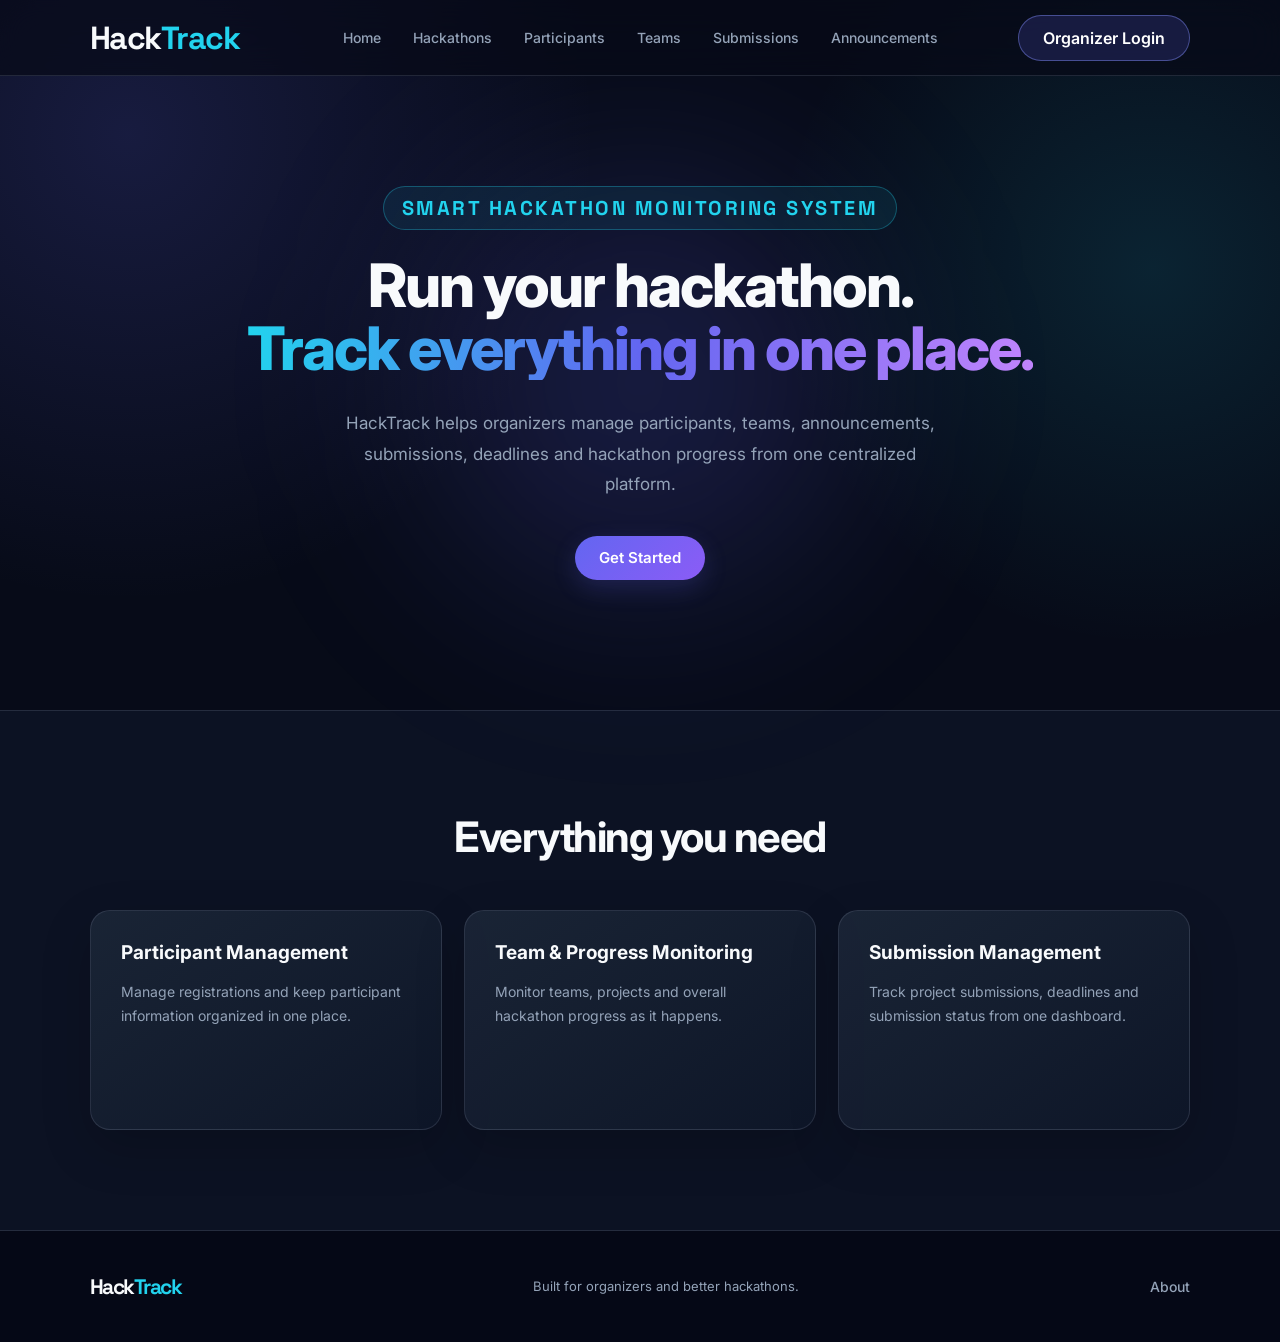
==== commit e33293d9: "Update HackTrack UI branding and effects Co-authored-by: Copilot <223556219+Copilot@users.noreply.gi" ====
--- a/Frontend/index.html
+++ b/Frontend/index.html
@@ -35,7 +35,7 @@
         <section class="hero">
 
             <div class="hero-content">
-                <p class="small-title">HACKATHON MONITORING SYSTEM</p>
+                <p class="small-title">SMART HACKATHON MONITORING SYSTEM</p>
 
                 <h1>
                     Run your hackathon.
@@ -99,8 +99,6 @@
 
         <div class="footer-links">
             <a href="#">About</a>
-            <a href="#">Contact</a>
-            <a href="#">Privacy</a>
         </div>
     </footer>
 
--- a/Frontend/style.css
+++ b/Frontend/style.css
@@ -556,18 +556,6 @@
     transition: transform 0.25s ease, border-color 0.25s ease;
 }
 
-.stat-card::after {
-    content: '';
-    position: absolute;
-    width: 90px;
-    height: 90px;
-    right: -35px;
-    bottom: -45px;
-    border-radius: 50%;
-    background: rgba(34, 211, 238, 0.12);
-    filter: blur(12px);
-}
-
 .stat-card:hover,
 .hackathon-card:hover {
     transform: translateY(-4px);
